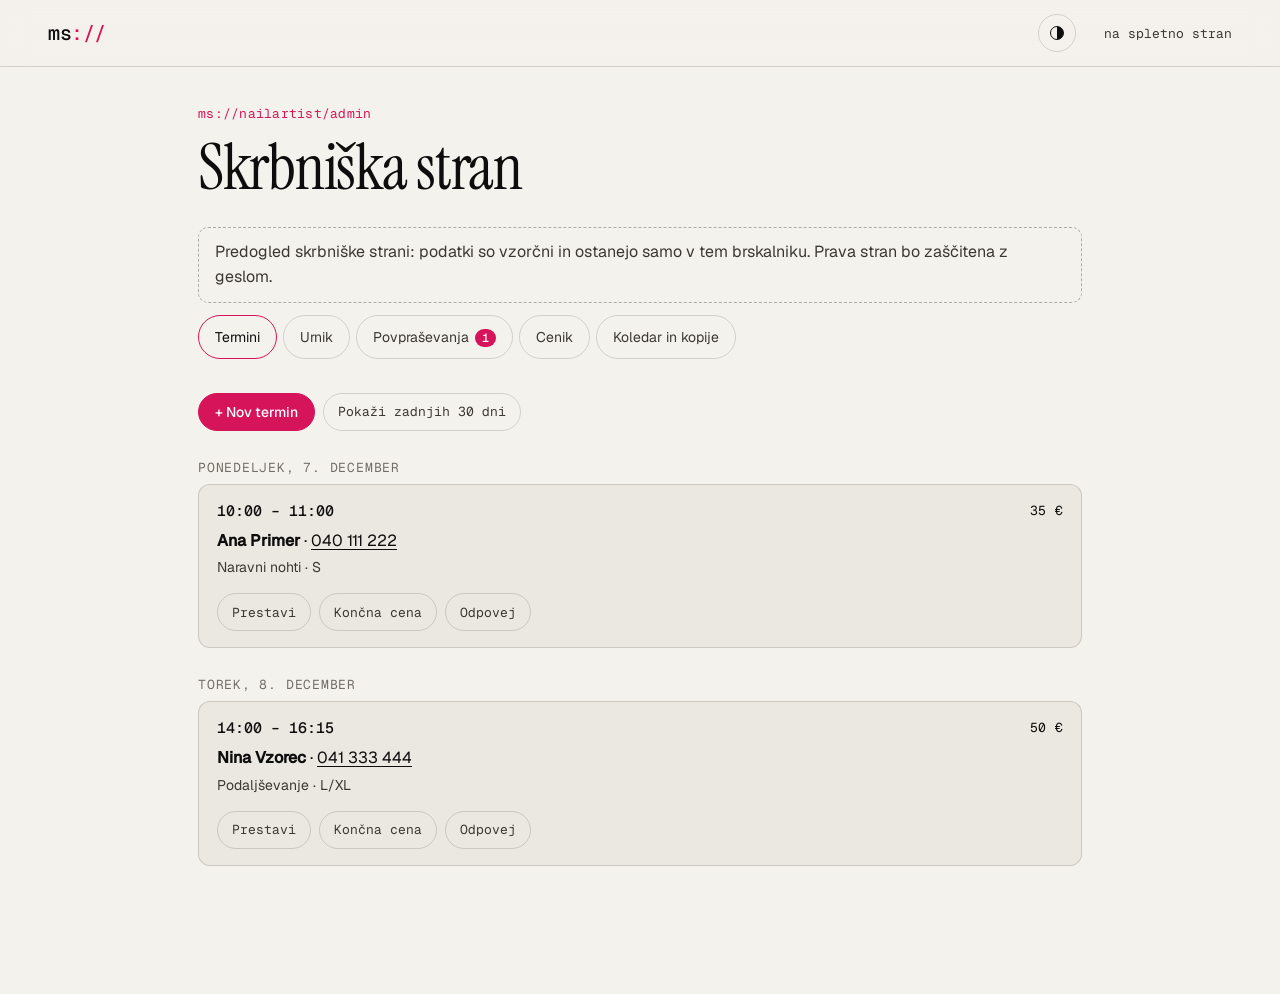
==== admin/index.html @ a9450591 "Preview: demo admin at /admin/ on sample data Co-Authored-By: Claude Opus 5.5 <noreply@anthropic.com" ====
<!doctype html>
<html lang="sl">
<head>
  <meta charset="utf-8">
  <meta name="robots" content="noindex">
  <meta name="viewport" content="width=device-width, initial-scale=1">
  <meta name="robots" content="noindex">
  <title>Skrbniška stran · ms://nailartist</title>
  <link rel="icon" href="data:image/svg+xml,%3Csvg xmlns='http://www.w3.org/2000/svg' viewBox='0 0 32 32'%3E%3Crect width='32' height='32' rx='16' fill='%230a0a0b'/%3E%3Ctext x='16' y='21' font-family='monospace' font-size='12' fill='%23f2eee9' text-anchor='middle'%3Ems:/%3C/text%3E%3C/svg%3E">
  <script src="/motion.js"></script>
  <link rel="stylesheet" href="/fonts/fonts.css">
  <link rel="stylesheet" href="/styles.css">
  <link rel="stylesheet" href="/admin/admin.css">
</head>
<body>
  <header class="site-header scrolled">
    <a class="logo" href="/">ms<span>://</span></a>
    <nav class="nav" aria-label="Glavna navigacija">
      <button class="theme-toggle" type="button" aria-pressed="false"><i></i></button>
      <a href="/">na spletno stran</a>
    </nav>
  </header>

  <main class="adm">
    <span class="eyebrow mono">ms://nailartist/admin</span>
    <h1>Skrbniška stran</h1>
    <p class="notice">Predogled skrbniške strani: podatki so vzorčni in ostanejo samo v tem brskalniku. Prava stran bo zaščitena z geslom.</p>
    <div id="app"><p class="muted">Nalagam …</p></div>
  </main>

  <script src="/slots.js" defer></script>
  <script src="/demo-api.js" defer></script>
  <script src="/main.js" defer></script>
  <script src="/admin/admin.js" defer></script>
</body>
</html>
---- fonts/fonts.css ----
/* Self-hosted copies of Google Fonts (SIL OFL 1.1, licences in this folder); latin + latin-ext only. */
/* latin-ext */
@font-face {
  font-family: 'Geist';
  font-style: normal;
  font-weight: 400;
  font-display: swap;
  src: url(/fonts/geist-normal-latin-ext-0.woff2) format('woff2');
  unicode-range: U+0100-02BA, U+02BD-02C5, U+02C7-02CC, U+02CE-02D7, U+02DD-02FF, U+0304, U+0308, U+0329, U+1D00-1DBF, U+1E00-1E9F, U+1EF2-1EFF, U+2020, U+20A0-20AB, U+20AD-20C0, U+2113, U+2C60-2C7F, U+A720-A7FF;
}
/* latin */
@font-face {
  font-family: 'Geist';
  font-style: normal;
  font-weight: 400;
  font-display: swap;
  src: url(/fonts/geist-normal-latin-1.woff2) format('woff2');
  unicode-range: U+0000-00FF, U+0131, U+0152-0153, U+02BB-02BC, U+02C6, U+02DA, U+02DC, U+0304, U+0308, U+0329, U+2000-206F, U+20AC, U+2122, U+2191, U+2193, U+2212, U+2215, U+FEFF, U+FFFD;
}
/* latin-ext */
@font-face {
  font-family: 'Geist';
  font-style: normal;
  font-weight: 500;
  font-display: swap;
  src: url(/fonts/geist-normal-latin-ext-0.woff2) format('woff2');
  unicode-range: U+0100-02BA, U+02BD-02C5, U+02C7-02CC, U+02CE-02D7, U+02DD-02FF, U+0304, U+0308, U+0329, U+1D00-1DBF, U+1E00-1E9F, U+1EF2-1EFF, U+2020, U+20A0-20AB, U+20AD-20C0, U+2113, U+2C60-2C7F, U+A720-A7FF;
}
/* latin */
@font-face {
  font-family: 'Geist';
  font-style: normal;
  font-weight: 500;
  font-display: swap;
  src: url(/fonts/geist-normal-latin-1.woff2) format('woff2');
  unicode-range: U+0000-00FF, U+0131, U+0152-0153, U+02BB-02BC, U+02C6, U+02DA, U+02DC, U+0304, U+0308, U+0329, U+2000-206F, U+20AC, U+2122, U+2191, U+2193, U+2212, U+2215, U+FEFF, U+FFFD;
}
/* latin-ext */
@font-face {
  font-family: 'Geist Mono';
  font-style: normal;
  font-weight: 400;
  font-display: swap;
  src: url(/fonts/geist-mono-normal-latin-ext-2.woff2) format('woff2');
  unicode-range: U+0100-02BA, U+02BD-02C5, U+02C7-02CC, U+02CE-02D7, U+02DD-02FF, U+0304, U+0308, U+0329, U+1D00-1DBF, U+1E00-1E9F, U+1EF2-1EFF, U+2020, U+20A0-20AB, U+20AD-20C0, U+2113, U+2C60-2C7F, U+A720-A7FF;
}
/* latin */
@font-face {
  font-family: 'Geist Mono';
  font-style: normal;
  font-weight: 400;
  font-display: swap;
  src: url(/fonts/geist-mono-normal-latin-3.woff2) format('woff2');
  unicode-range: U+0000-00FF, U+0131, U+0152-0153, U+02BB-02BC, U+02C6, U+02DA, U+02DC, U+0304, U+0308, U+0329, U+2000-206F, U+20AC, U+2122, U+2191, U+2193, U+2212, U+2215, U+FEFF, U+FFFD;
}
/* latin-ext */
@font-face {
  font-family: 'Geist Mono';
  font-style: normal;
  font-weight: 500;
  font-display: swap;
  src: url(/fonts/geist-mono-normal-latin-ext-2.woff2) format('woff2');
  unicode-range: U+0100-02BA, U+02BD-02C5, U+02C7-02CC, U+02CE-02D7, U+02DD-02FF, U+0304, U+0308, U+0329, U+1D00-1DBF, U+1E00-1E9F, U+1EF2-1EFF, U+2020, U+20A0-20AB, U+20AD-20C0, U+2113, U+2C60-2C7F, U+A720-A7FF;
}
/* latin */
@font-face {
  font-family: 'Geist Mono';
  font-style: normal;
  font-weight: 500;
  font-display: swap;
  src: url(/fonts/geist-mono-normal-latin-3.woff2) format('woff2');
  unicode-range: U+0000-00FF, U+0131, U+0152-0153, U+02BB-02BC, U+02C6, U+02DA, U+02DC, U+0304, U+0308, U+0329, U+2000-206F, U+20AC, U+2122, U+2191, U+2193, U+2212, U+2215, U+FEFF, U+FFFD;
}
/* latin-ext */
@font-face {
  font-family: 'Instrument Serif';
  font-style: italic;
  font-weight: 400;
  font-display: swap;
  src: url(/fonts/instrument-serif-italic-latin-ext-4.woff2) format('woff2');
  unicode-range: U+0100-02BA, U+02BD-02C5, U+02C7-02CC, U+02CE-02D7, U+02DD-02FF, U+0304, U+0308, U+0329, U+1D00-1DBF, U+1E00-1E9F, U+1EF2-1EFF, U+2020, U+20A0-20AB, U+20AD-20C0, U+2113, U+2C60-2C7F, U+A720-A7FF;
}
/* latin */
@font-face {
  font-family: 'Instrument Serif';
  font-style: italic;
  font-weight: 400;
  font-display: swap;
  src: url(/fonts/instrument-serif-italic-latin-5.woff2) format('woff2');
  unicode-range: U+0000-00FF, U+0131, U+0152-0153, U+02BB-02BC, U+02C6, U+02DA, U+02DC, U+0304, U+0308, U+0329, U+2000-206F, U+20AC, U+2122, U+2191, U+2193, U+2212, U+2215, U+FEFF, U+FFFD;
}
/* latin-ext */
@font-face {
  font-family: 'Instrument Serif';
  font-style: normal;
  font-weight: 400;
  font-display: swap;
  src: url(/fonts/instrument-serif-normal-latin-ext-6.woff2) format('woff2');
  unicode-range: U+0100-02BA, U+02BD-02C5, U+02C7-02CC, U+02CE-02D7, U+02DD-02FF, U+0304, U+0308, U+0329, U+1D00-1DBF, U+1E00-1E9F, U+1EF2-1EFF, U+2020, U+20A0-20AB, U+20AD-20C0, U+2113, U+2C60-2C7F, U+A720-A7FF;
}
/* latin */
@font-face {
  font-family: 'Instrument Serif';
  font-style: normal;
  font-weight: 400;
  font-display: swap;
  src: url(/fonts/instrument-serif-normal-latin-7.woff2) format('woff2');
  unicode-range: U+0000-00FF, U+0131, U+0152-0153, U+02BB-02BC, U+02C6, U+02DA, U+02DC, U+0304, U+0308, U+0329, U+2000-206F, U+20AC, U+2122, U+2191, U+2193, U+2212, U+2215, U+FEFF, U+FFFD;
}
---- styles.css ----
:root {
  --bg: #0a0a0b;
  --bg-2: #121214;
  --bg-3: #1a1a1d;
  --ink: #f2eee9;
  --ink-2: #b9b4ae;
  --ink-3: #7d7873;
  --line: rgba(242, 238, 233, 0.12);
  --line-2: rgba(242, 238, 233, 0.22);
  --pink: #ff3d7f;
  --pink-ink: #1a0510;
  --ease: cubic-bezier(0.2, 0.7, 0.1, 1);
  --serif: 'Instrument Serif', Georgia, serif;
  --sans: 'Geist', system-ui, sans-serif;
  --mono: 'Geist Mono', ui-monospace, monospace;
  --gutter: clamp(16px, 4vw, 48px);
  --radius: 14px;
  color-scheme: dark;
}
:root[data-theme='light'] {
  --bg: #f4f2ed;
  --bg-2: #ebe8e1;
  --bg-3: #e1ddd4;
  --ink: #0d0d0d;
  --ink-2: #3b3834;
  --ink-3: #736e67;
  --line: rgba(13, 13, 13, 0.14);
  --line-2: rgba(13, 13, 13, 0.3);
  --pink: #d6145a;
  --pink-ink: #ffffff;
  --danger: #b3261e;
  color-scheme: light;
}

*, *::before, *::after { box-sizing: border-box; }
html { -webkit-text-size-adjust: 100%; }
body {
  margin: 0;
  background: var(--bg);
  color: var(--ink);
  font: 400 16px/1.55 var(--sans);
  -webkit-font-smoothing: antialiased;
  overflow-x: hidden;
}
img { display: block; max-width: 100%; }
a { color: inherit; }
button { font: inherit; color: inherit; }
::selection { background: var(--pink); color: var(--pink-ink); }
:focus-visible { outline: 2px solid var(--pink); outline-offset: 3px; border-radius: 6px; }

.mono { font-family: var(--mono); font-size: 13px; letter-spacing: 0.02em; }
.serif { font-family: var(--serif); font-weight: 400; }
.muted { color: var(--ink-3); }
.visually-hidden { position: absolute; width: 1px; height: 1px; overflow: hidden; clip: rect(0 0 0 0); white-space: nowrap; }

/* header */
.site-header {
  position: fixed; inset: 0 0 auto 0; z-index: 50;
  display: flex; align-items: center; justify-content: space-between; gap: 16px;
  padding: 14px var(--gutter);
  transition: background 0.4s var(--ease), border-color 0.4s var(--ease), transform 0.5s var(--ease);
  border-bottom: 1px solid transparent;
}
.site-header.tuck { transform: translateY(-100%); }
.site-header.scrolled { background: rgba(10, 10, 11, 0.78); backdrop-filter: blur(14px); -webkit-backdrop-filter: blur(14px); border-color: var(--line); }
.logo { font: 500 20px/1 var(--mono); text-decoration: none; letter-spacing: -0.02em; }
.logo span { color: var(--pink); }
.nav { display: flex; align-items: center; gap: 28px; }
.nav a:not(.btn) { font: 13px var(--mono); text-decoration: none; color: var(--ink-2); transition: color 0.2s; }
.nav a:not(.btn):hover { color: var(--ink); }
@media (max-width: 760px) { .nav { gap: 10px; } .nav a:not(.btn) { display: none; } }
@media (max-width: 380px) { .nav { gap: 6px; } .site-header .btn-sm { padding: 0 12px; } }

/* buttons */
.btn {
  --h: 48px;
  display: inline-flex; align-items: center; justify-content: center; gap: 10px;
  height: var(--h); padding: 0 22px; border-radius: 999px;
  font: 500 15px var(--sans); text-decoration: none; cursor: pointer;
  border: 1px solid var(--line-2); background: transparent;
  transition: transform 0.25s var(--ease), background 0.25s, color 0.25s, border-color 0.25s, opacity 0.25s;
}
.btn:hover { border-color: var(--ink); }
.btn:active { transform: scale(0.97); }
.btn-pink { background: var(--pink); color: var(--pink-ink); border-color: var(--pink); }
.btn-pink:hover { background: #ff5a93; border-color: #ff5a93; }
.btn-sm { --h: 38px; padding: 0 16px; font-size: 14px; }
.btn .arrow { transition: transform 0.3s var(--ease); }
.btn:hover .arrow { transform: translateX(4px); }
.btn[disabled] { opacity: 0.35; cursor: not-allowed; transform: none; }

footer { display: flex; flex-wrap: wrap; justify-content: space-between; gap: 16px; padding: 32px var(--gutter) 40px; color: var(--ink-3); }
footer a { text-decoration: none; }
footer a:hover { color: var(--ink); }
footer nav { display: flex; flex-wrap: wrap; gap: 8px 24px; }

/* booking */
.book { padding: 104px var(--gutter) 120px; max-width: 1280px; margin: 0 auto; }
.book-top { display: flex; flex-wrap: wrap; align-items: end; justify-content: space-between; gap: 20px; margin-bottom: 40px; }
.book-top h1 { margin: 0; font: 400 clamp(44px, 7vw, 88px)/0.95 var(--serif); letter-spacing: -0.02em; }
.stepper { display: flex; gap: 6px; list-style: none; margin: 0; padding: 0; }
.stepper li { padding: 7px 12px; border-radius: 999px; border: 1px solid var(--line); color: var(--ink-3); transition: all 0.4s var(--ease); }
.stepper li.on { border-color: var(--pink); color: var(--ink); }
.stepper li.done { color: var(--ink-2); }
.book-grid { display: grid; grid-template-columns: minmax(0, 1fr) 380px; gap: 32px; align-items: start; }
#pane { min-width: 0; }
@media (max-width: 960px) { .book-grid { grid-template-columns: 1fr; } }

.pane { animation: paneIn 0.6s var(--ease); }
@keyframes paneIn { from { opacity: 0; transform: translateY(16px); } }
.notice { margin: 0 0 24px; padding: 12px 16px; border-radius: 10px; border: 1px dashed var(--line-2); color: var(--ink-2); }
.error { margin: 0 0 20px; padding: 12px 16px; border-radius: 10px; background: rgba(255,61,127,0.12); border: 1px solid rgba(255,61,127,0.4); }

.cat { padding: 28px 0; border-top: 1px solid var(--line); }
.cat h2 { margin: 0; font: 400 32px/1.1 var(--serif); }
.cat .note { margin: 4px 0 16px; color: var(--ink-3); font-size: 14px; }
.field .hint { margin: 6px 0 0; color: var(--ink-3); font-size: 13px; }
.fees { list-style: none; margin: 12px 0 0; padding: 0; }
.fees li { display: flex; justify-content: space-between; gap: 16px; padding: 12px 0; border-top: 1px solid var(--line); }
.fees li > .mono { white-space: nowrap; text-align: right; }
.fees .desc { display: block; margin-top: 2px; color: var(--ink-3); font-size: 14px; }
.lead-actions { display: flex; flex-wrap: wrap; gap: 12px; margin: 32px 0 0; }
.prose .first-slot { margin: 0 0 20px; display: grid; gap: 12px; }
.prose .first-slot .when { margin: 0; }
.prose .notice, .prose .error { margin: 24px 0; }
.consent-check { display: flex; align-items: flex-start; gap: 10px; color: var(--ink-2); font-size: 14px; cursor: pointer; }
.consent-check input { flex: 0 0 auto; width: 18px; height: 18px; margin-top: 2px; accent-color: var(--pink); }
.price-note { margin: 40px 0 0; color: var(--ink-3); font-size: 12px; line-height: 1.6; }
.svc-list { display: grid; gap: 8px; margin: 0; padding: 0; list-style: none; }
.svc {
  width: 100%; display: grid; grid-template-columns: 22px minmax(0, 1fr) auto; align-items: center; gap: 16px;
  padding: 16px 18px; border-radius: 12px; border: 1px solid var(--line); background: var(--bg-2);
  text-align: left; cursor: pointer;
  transition: border-color 0.25s, background 0.25s, transform 0.2s var(--ease);
}
.svc:hover { border-color: var(--line-2); }
.svc:active { transform: scale(0.99); }
.svc[aria-pressed='true'] { border-color: var(--pink); background: rgba(255,61,127,0.08); }
.svc .tick { width: 20px; height: 20px; border: 1.5px solid var(--line-2); border-radius: 50%; display: grid; place-items: center; transition: border-color 0.25s; }
.svc .tick.sq { border-radius: 6px; }
.svc .tick::after { content: ''; width: 10px; height: 10px; border-radius: inherit; background: var(--pink); transform: scale(0); transition: transform 0.35s var(--ease); }
.svc[aria-pressed='true'] .tick { border-color: var(--pink); }
.svc[aria-pressed='true'] .tick::after { transform: scale(1); }
.svc .name { font-weight: 500; }
.surcharge { display: block; width: fit-content; max-width: 100%; margin-top: 10px; padding: 6px 10px; border: 1px solid var(--pink); border-radius: 8px; color: var(--ink); font: 500 13px/1.35 var(--mono); }
.surcharge-note { color: var(--ink); }
.svc .desc { display: block; font-size: 14px; color: var(--ink-3); font-weight: 400; margin-top: 2px; }
.svc .meta { color: var(--ink-2); text-align: right; white-space: nowrap; }

.summary {
  position: sticky; top: 88px;
  border-radius: 18px; background: var(--bg-2); border: 1px solid var(--line); padding: 24px;
}
.summary h2 { margin: 0 0 4px; font: 400 30px/1.1 var(--serif); }
.summary .empty { margin: 16px 0 20px; color: var(--ink-3); }
.sum-list { list-style: none; margin: 16px 0 0; padding: 0; }
.sum-list li { display: grid; grid-template-columns: 1fr auto 28px; gap: 10px; align-items: start; padding: 12px 0; border-top: 1px solid var(--line); animation: itemIn 0.45s var(--ease); }
@keyframes itemIn { from { opacity: 0; transform: translateX(-10px); } }
.sum-list .m { color: var(--ink-3); display: block; font-size: 13px; }
.sum-list .x { width: 28px; height: 28px; border-radius: 50%; border: 0; background: transparent; color: var(--ink-3); cursor: pointer; }
.sum-list .x:hover { background: var(--bg-3); color: var(--ink); }
.sum-total { display: flex; justify-content: space-between; gap: 12px; padding: 16px 0 0; margin-top: 4px; border-top: 1px solid var(--line-2); font-weight: 500; }
.sum-slot { margin-top: 16px; padding: 14px 16px; border-radius: 12px; background: var(--bg-3); }
.sum-slot b { display: block; font-weight: 500; }
.summary .btn { width: 100%; margin-top: 20px; }
.summary .back { display: block; width: 100%; margin-top: 10px; padding: 8px; border: 0; background: none; color: var(--ink-3); cursor: pointer; }
.summary .back:hover { color: var(--ink); }
.consent { margin: 14px 0 0; font-size: 13px; color: var(--ink-3); }
.consent a { color: var(--ink-2); }

.summary .toggle { display: none; width: 100%; justify-content: space-between; align-items: center; padding: 0; border: 0; background: none; cursor: pointer; }
@media (max-width: 960px) {
  .summary { position: fixed; inset: auto 0 0 0; top: auto; z-index: 40; border-radius: 18px 18px 0 0; padding: 16px var(--gutter) calc(16px + env(safe-area-inset-bottom)); max-height: 80vh; overflow-y: auto; box-shadow: 0 -20px 40px rgba(0,0,0,0.5); }
  .summary:not(.open) .sum-list, .summary:not(.open) .empty, .summary:not(.open) h2 { display: none; }
  .summary .toggle { display: flex; }
  .summary .toggle { min-height: 44px; }
  .summary .back { min-height: 44px; }
  .first-slot .btn-sm { height: 44px; }
}

.first-slot { padding: 32px; border-radius: 18px; border: 1px solid var(--pink); background: linear-gradient(135deg, rgba(255,61,127,0.14), transparent 60%); }
.first-slot .when { margin: 10px 0 0; font: 400 clamp(34px, 5vw, 56px)/1.02 var(--serif); }
.days { display: flex; gap: 8px; overflow-x: auto; padding: 4px 2px 12px; margin: 16px 0 8px; scrollbar-width: thin; }
.day { flex: 0 0 auto; min-width: 76px; padding: 10px 12px; border-radius: 12px; border: 1px solid var(--line); background: var(--bg-2); cursor: pointer; text-align: center; transition: border-color 0.25s, background 0.25s; }
.day b { display: block; font: 400 26px/1.1 var(--serif); }
.day[aria-pressed='true'] { border-color: var(--pink); background: rgba(255,61,127,0.08); }
.times { display: grid; grid-template-columns: repeat(auto-fill, minmax(84px, 1fr)); gap: 8px; }
.time { padding: 12px 0; border-radius: 10px; border: 1px solid var(--line); background: var(--bg-2); cursor: pointer; font: 14px var(--mono); transition: border-color 0.2s, background 0.2s; }
.time:hover { border-color: var(--line-2); }
.time[aria-pressed='true'] { border-color: var(--pink); background: var(--pink); color: var(--pink-ink); }
.pick-head { margin: 40px 0 0; font: 400 28px/1.1 var(--serif); }

.form { display: grid; gap: 18px; max-width: 560px; }
.field label { display: block; margin-bottom: 8px; color: var(--ink-2); font-size: 14px; }
.field input, .field textarea {
  width: 100%; padding: 14px 16px; border-radius: 12px; border: 1px solid var(--line-2); background: var(--bg-2); color: var(--ink);
  font: 16px var(--sans); transition: border-color 0.2s;
}
.field input:focus, .field textarea:focus { outline: none; border-color: var(--pink); }
.field textarea { min-height: 110px; resize: vertical; }
.hp { position: absolute; left: -9999px; }

.done { text-align: left; max-width: 640px; }
.done h2 { margin: 0 0 16px; font: 400 clamp(56px, 9vw, 120px)/0.9 var(--serif); }
.done h2 em { color: var(--pink); }

/* terms */
.prose { max-width: 720px; margin: 0 auto; padding: 128px var(--gutter) 120px; }
.prose h1 { font: 400 clamp(44px, 7vw, 80px)/0.95 var(--serif); margin: 0 0 40px; }
.prose h2 { font: 400 32px/1.1 var(--serif); margin: 56px 0 12px; }
.facts { list-style: none; margin: 0; padding: 0; border-top: 1px solid var(--line); }
.prose .facts li { display: grid; grid-template-columns: 160px 1fr; gap: 16px; margin: 0; padding: 12px 0; border-bottom: 1px solid var(--line); color: var(--ink); }
.facts .k { color: var(--ink-3); }
@media (max-width: 560px) { .prose .facts li { grid-template-columns: 1fr; gap: 2px; } }
.todo { color: var(--pink); border: 1px dashed var(--pink); border-radius: 6px; padding: 1px 6px; font: 13px var(--mono); }
.prose h3 { font: 400 24px/1.15 var(--serif); margin: 36px 0 10px; }
.prose p, .prose li { color: var(--ink-2); }
.prose li { margin-bottom: 10px; }
.prose strong { color: var(--ink); font-weight: 500; }

.done .first-slot { display: grid; gap: 12px; margin: 0 0 24px; }
.done .first-slot .when { margin: 0; }

/* motion switch: html[data-motion] is set before first paint by motion.js */
.theme-toggle { display: inline-grid; place-items: center; width: 38px; height: 38px; padding: 0; border-radius: 50%; border: 1px solid var(--line); background: none; color: var(--ink); cursor: pointer; }
.theme-toggle:hover { border-color: var(--line-2); }
.theme-toggle i { width: 14px; height: 14px; border-radius: 50%; border: 1.5px solid currentColor; background: linear-gradient(90deg, currentColor 50%, transparent 50%); transition: transform 0.5s var(--ease); }
[data-theme='light'] .theme-toggle i { transform: rotate(180deg); }

/* page wipe between pages */
.wipe { position: fixed; inset: 0; z-index: 200; background: var(--pink); transform: translateY(100%); pointer-events: none; display: grid; place-items: center; }
.wipe span { font: 500 clamp(40px, 8vw, 96px)/1 var(--mono); color: var(--pink-ink); letter-spacing: -0.04em; }
.wipe.cover { transform: none; }
[data-motion='off'] *, [data-motion='off'] *::before, [data-motion='off'] *::after { animation-duration: 0.001s !important; animation-iteration-count: 1 !important; transition-duration: 0.001s !important; }
.wiping .wipe { transform: none; }

.magnetic { transition: transform 0.4s var(--ease), background 0.25s, color 0.25s, border-color 0.25s; }
@media (max-width: 760px) {
  .site-header .btn-sm { height: 44px; }
  .site-header .theme-toggle { width: 44px; height: 44px; }
  .logo { display: inline-block; padding: 12px 8px 12px 0; }
}
.site-header .btn { white-space: nowrap; }

/* light (paper) theme */
.svc .dots { display: none; }
[data-theme='light'] .site-header.scrolled { background: rgba(244, 242, 237, 0.86); }
[data-theme='light'] .btn-pink:hover { background: #b8104c; border-color: #b8104c; }
[data-theme='light'] .error { background: rgba(179,38,30,0.08); border-color: rgba(179,38,30,0.45); color: var(--danger); }
[data-theme='light'] .svc[aria-pressed='true'] { border-color: var(--ink); background: var(--bg); box-shadow: 4px 4px 0 var(--ink); }
[data-theme='light'] .first-slot { background: var(--bg-2); }
[data-theme='light'] .day[aria-pressed='true'] { border-color: var(--ink); background: var(--bg); box-shadow: 3px 3px 0 var(--ink); }
/* dotted price leaders, as on her printed cenik */
[data-theme='light'] .svc { grid-template-columns: 22px minmax(0, max-content) minmax(110px, 1fr) auto; }
/* the leader sits on the price's line (vertically centred); on phones there is no room, so it is dropped */
[data-theme='light'] .svc .dots { display: block; align-self: center; position: relative; top: 5px; height: 0; border-bottom: 3px dotted var(--ink); }
@media (max-width: 560px) {
  [data-theme='light'] .svc { grid-template-columns: 22px minmax(0, 1fr) auto; }
  [data-theme='light'] .svc .dots { display: none; }
}
[data-theme='light'] .svc .meta { color: var(--ink); }
[data-theme='light'] .sum-list .x { font: 18px/1 system-ui, sans-serif; }
---- admin/admin.css ----
/* Admin: built from the site's own tokens and form styles (styles.css); only layout is added here. */
.adm { max-width: 980px; margin: 0 auto; padding: 104px var(--gutter) 120px; }
.adm h1 { margin: 0 0 28px; font: 400 clamp(36px, 6vw, 64px)/0.95 var(--serif); letter-spacing: -0.02em; }
.adm h2 { margin: 36px 0 12px; font: 400 28px/1.1 var(--serif); }
.adm h2:first-child { margin-top: 0; }
.adm .eyebrow { display: block; margin-bottom: 14px; color: var(--pink); }
.adm p { margin: 0 0 12px; }
.adm a { text-underline-offset: 3px; }

.tabs { display: flex; gap: 6px; margin: 0 0 28px; padding-bottom: 6px; overflow-x: auto; scrollbar-width: thin; }
.tab { flex: 0 0 auto; height: 44px; padding: 0 16px; border-radius: 999px; border: 1px solid var(--line); background: none; color: var(--ink-2); cursor: pointer; font: 14px var(--sans); white-space: nowrap; }
.tab:hover { border-color: var(--line-2); }
.tab[aria-selected='true'] { border-color: var(--pink); color: var(--ink); }
.tab b { margin-left: 6px; padding: 1px 7px; border-radius: 999px; background: var(--pink); color: var(--pink-ink); font: 500 12px var(--mono); }

.flash { margin: 0 0 20px; padding: 12px 16px; border-radius: 10px; border: 1px solid var(--line-2); background: var(--bg-2); }
.adm .day-head { margin: 28px 0 8px; font: 13px var(--mono); color: var(--ink-3); text-transform: uppercase; letter-spacing: 0.06em; }
.day-head.today { color: var(--pink); }
.card { margin: 0 0 8px; padding: 16px 18px; border-radius: 12px; border: 1px solid var(--line); background: var(--bg-2); }
.card-top { display: flex; flex-wrap: wrap; justify-content: space-between; gap: 6px 16px; }
.card-top .t { font: 500 15px var(--mono); }
.card .who { margin: 8px 0 0; }
.card .who a { color: var(--ink); }
.card .meta { margin: 4px 0 0; color: var(--ink-2); font-size: 14px; white-space: pre-line; }
.acts { display: flex; flex-wrap: wrap; gap: 8px; }
.card .acts, .form .acts, .flash .acts { margin-top: 14px; }
.acts.back { margin-bottom: 20px; }
.adm .acts.back + h2 { margin-top: 0; }
.card .inline { margin-top: 14px; padding-top: 14px; border-top: 1px solid var(--line); }
.link { height: 38px; padding: 0 14px; border-radius: 999px; border: 1px solid var(--line); background: none; color: var(--ink-2); cursor: pointer; font: 13px var(--mono); }
.link:hover { border-color: var(--line-2); color: var(--ink); }
.link.danger:hover { border-color: var(--pink); color: var(--pink); }

.adm .form { max-width: 620px; }
.row { display: grid; grid-template-columns: repeat(auto-fit, minmax(150px, 1fr)); gap: 14px; }
.adm .field input:not([type='checkbox']), .adm .field textarea { width: 100%; }
.adm .field .cap { display: block; margin-bottom: 8px; color: var(--ink-2); font-size: 14px; }
.adm .field textarea { min-height: 84px; }
.adm .field > label > input, .adm .field > label > textarea { display: block; margin-top: 8px; }
.adm .field .check { margin: 0; color: var(--ink); }
.adm .empty { margin-top: 24px; }
.check { display: flex; align-items: center; gap: 10px; color: var(--ink-2); font-size: 14px; cursor: pointer; }
.check input { width: 18px; height: 18px; accent-color: var(--pink); }
.picks { display: grid; gap: 6px; max-height: 260px; overflow: auto; padding: 12px; border-radius: 10px; border: 1px solid var(--line); }
.picks .grp { margin: 8px 0 2px; font: 12px var(--mono); color: var(--ink-3); }
.picks .grp:first-child { margin-top: 0; }

.grid-table { display: grid; grid-template-columns: minmax(0, 1fr) 96px 96px auto; gap: 8px 12px; align-items: center; }
.grid-table .hd { font: 12px var(--mono); color: var(--ink-3); }
.grid-table .grp { grid-column: 1 / -1; margin-top: 16px; font: 400 22px/1.1 var(--serif); }
.grid-table input { width: 100%; height: 40px; padding: 0 10px; border-radius: 8px; border: 1px solid var(--line-2); background: var(--bg); color: var(--ink); font: 14px var(--mono); }
.sched { display: grid; grid-template-columns: 40px repeat(7, minmax(0, 1fr)); gap: 3px; max-width: 760px; margin: 16px 0; }
.sched-day { display: grid; justify-items: center; gap: 2px; padding: 6px 0; border-radius: 8px; border: 1px solid var(--line); background: none; color: var(--ink-2); cursor: pointer; font: 11px var(--mono); }
.sched-day b { font: 500 15px var(--sans); color: var(--ink); }
.sched-day.today { border-color: var(--pink); }
/* the day names stay in view under the site header, which slides away while scrolling down */
.sched-day { position: sticky; top: 76px; z-index: 5; background: var(--bg); box-shadow: 0 0 0 5px var(--bg); transition: top 0.5s var(--ease); }
body:has(.site-header.tuck) .sched-day { top: 4px; }
.sched-day[aria-disabled] { opacity: 0.4; cursor: default; }
.sched-time { align-self: start; padding-right: 6px; text-align: right; font-size: 11px; line-height: 1; color: var(--ink-2); }
.sched { user-select: none; -webkit-user-select: none; }
.adm { --free: #35c275; }
[data-theme='light'] .adm { --free: #17834a; }
.slot { height: 32px; padding: 0 4px; border-radius: 5px; border: 1px solid var(--line); background: var(--bg-3); cursor: cell; }
.slot.free { border-color: var(--free); background: color-mix(in srgb, var(--free) 42%, transparent); }
.slot.busy { border-color: var(--pink); background: var(--pink); color: var(--pink-ink); font: 500 11px var(--sans); text-align: left; overflow: hidden; white-space: nowrap; text-overflow: ellipsis; }
.slot.past { opacity: 0.35; }
/* only where there is a real pointer: on touch screens a hover would stick to the last tapped cell */
@media (hover: hover) {
  .slot:not(.key):hover { border-color: var(--ink-2); background-image: linear-gradient(color-mix(in srgb, var(--ink) 16%, transparent) 0 0); }
  .sched-day:not([aria-disabled]):hover { border-color: var(--ink-2); }
}
.slot.sel { outline: 2px solid var(--ink); outline-offset: -2px; }
.sel-pop { position: fixed; z-index: 60; left: 50%; bottom: 16px; transform: translateX(-50%); width: min(560px, calc(100vw - 24px)); padding: 14px 16px 16px; border-radius: 14px; border: 1px solid var(--line-2); background: var(--bg-3); box-shadow: 0 12px 40px rgba(0, 0, 0, 0.35); }
.adm .sel-pop p { margin: 0 0 4px; }
.sel-pop .acts { margin-top: 10px; }
.adm:has(.sel-pop) { padding-bottom: 220px; }
.sched-nav { align-items: center; }
.sched-nav b { font: 500 14px var(--mono); }
.sched-nav .link:disabled { opacity: 0.35; cursor: default; }
.legend { display: grid; gap: 8px; margin: 0 0 14px; padding: 0; list-style: none; font-size: 14px; color: var(--ink-2); }
.legend li { display: flex; align-items: center; gap: 10px; }
.legend b { color: var(--ink); font-weight: 500; }
.keyed { display: inline-flex; align-items: center; gap: 8px; }
.slot.key { flex: 0 0 auto; width: 30px; height: 20px; padding: 0; cursor: default; }
.copy { display: flex; gap: 8px; margin: 8px 0 16px; }
.copy input { flex: 1; min-width: 0; height: 44px; padding: 0 12px; border-radius: 8px; border: 1px solid var(--line-2); background: var(--bg); color: var(--ink); font: 13px var(--mono); }
@media (max-width: 620px) {
  .grid-table { grid-template-columns: minmax(0, 1fr) 76px 76px; }
  .grid-table .save { grid-column: 1 / -1; justify-self: start; }
  .slot:not(.key) { height: 36px; }
  .sel-pop .btn-sm, .sel-pop .link { --h: 44px; height: 44px; }
}
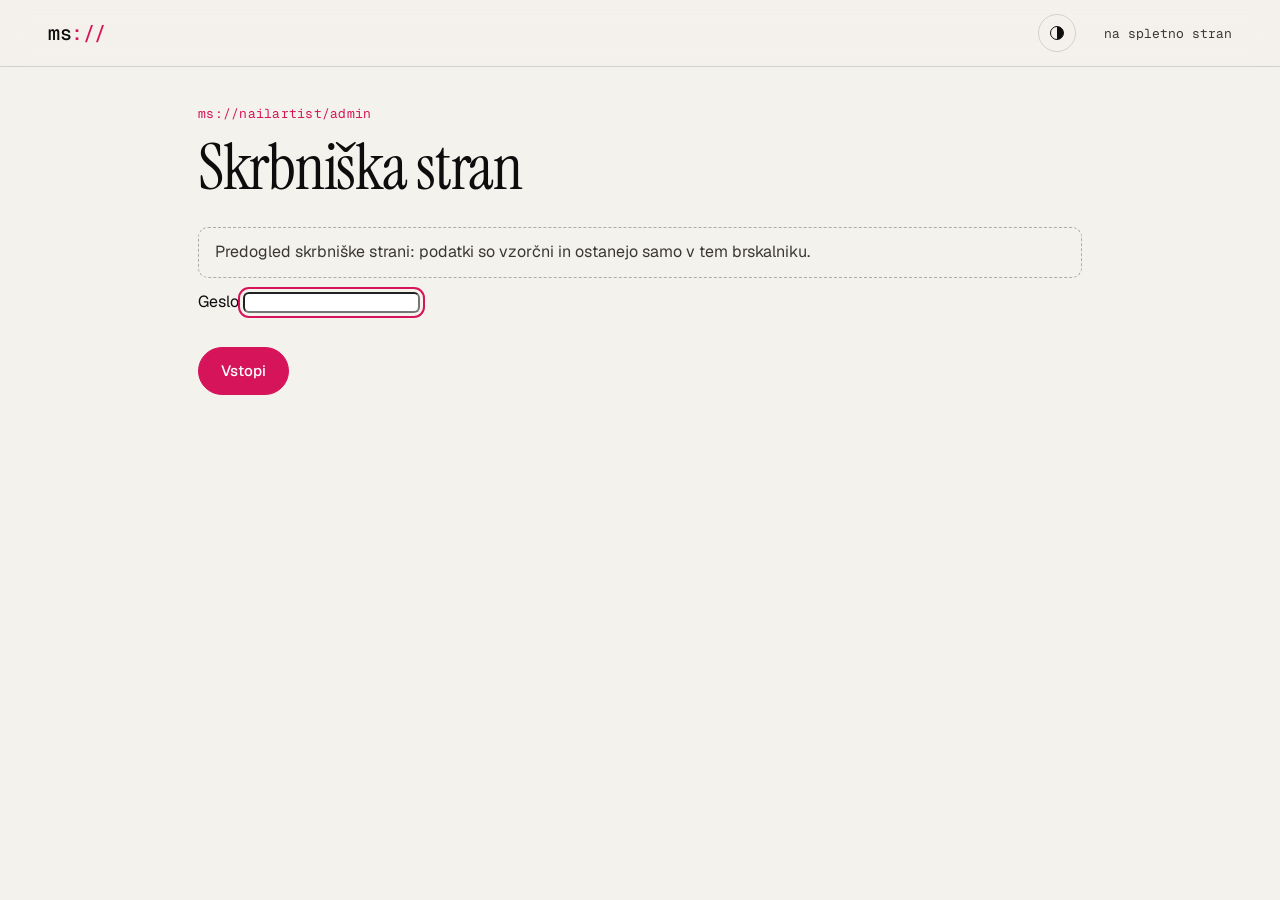
==== commit 413506b3: "Preview: password screen for the demo admin Co-Authored-By: Claude Opus 5.5 <noreply@anthropic.com> " ====
--- a/admin/index.html
+++ b/admin/index.html
@@ -24,10 +24,11 @@
   <main class="adm">
     <span class="eyebrow mono">ms://nailartist/admin</span>
     <h1>Skrbniška stran</h1>
-    <p class="notice">Predogled skrbniške strani: podatki so vzorčni in ostanejo samo v tem brskalniku. Prava stran bo zaščitena z geslom.</p>
+    <p class="notice">Predogled skrbniške strani: podatki so vzorčni in ostanejo samo v tem brskalniku.</p>
     <div id="app"><p class="muted">Nalagam …</p></div>
   </main>
 
+  <script src="/admin/gate.js" defer></script>
   <script src="/slots.js" defer></script>
   <script src="/demo-api.js" defer></script>
   <script src="/main.js" defer></script>
